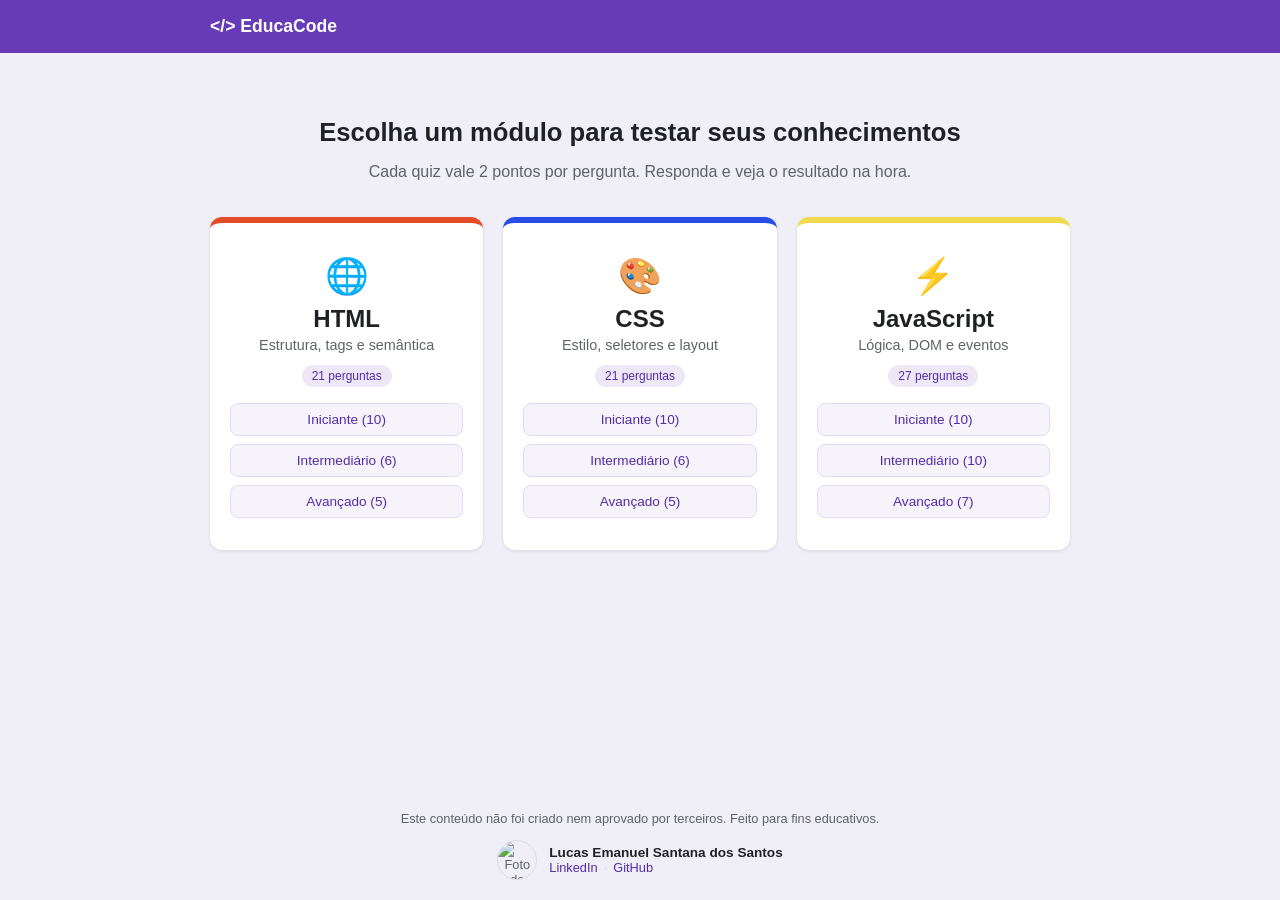
==== index.html @ 79001f40 "first commit" ====
<!DOCTYPE html>
<html lang="pt-BR">
<head>
<meta charset="UTF-8">
<meta name="viewport" content="width=device-width, initial-scale=1.0">
<title>EducaCode - Quiz de Programação</title>
<link rel="stylesheet" href="css/style.css">
</head>
<body>
  <div class="app">
    <header class="topbar">
      <div class="topbar-inner">
        <span class="logo">&lt;/&gt; EducaCode</span>
      </div>
    </header>

    <main class="home">
      <h1>Escolha um módulo para testar seus conhecimentos</h1>
      <p class="subtitle">Cada quiz vale 2 pontos por pergunta. Responda e veja o resultado na hora.</p>

      <div class="modules">
        <div class="module-card html">
          <div class="module-icon">🌐</div>
          <h2>HTML</h2>
          <p>Estrutura, tags e semântica</p>
          <span class="module-count" data-modulo="html"></span>
          <div class="level-links" data-modulo-links="html"></div>
        </div>

        <div class="module-card css">
          <div class="module-icon">🎨</div>
          <h2>CSS</h2>
          <p>Estilo, seletores e layout</p>
          <span class="module-count" data-modulo="css"></span>
          <div class="level-links" data-modulo-links="css"></div>
        </div>

        <div class="module-card js">
          <div class="module-icon">⚡</div>
          <h2>JavaScript</h2>
          <p>Lógica, DOM e eventos</p>
          <span class="module-count" data-modulo="js"></span>
          <div class="level-links" data-modulo-links="js"></div>
        </div>
      </div>
    </main>

    <footer class="footer">
      <p>Este conteúdo não foi criado nem aprovado por terceiros. Feito para fins educativos.</p>
      <div class="author">
        <img class="author-photo" src="https://github.com/lucasinmanuel.png" alt="Foto de Lucas Emanuel Santana dos Santos">
        <div class="author-info">
          <span class="author-name">Lucas Emanuel Santana dos Santos</span>
          <div class="author-links">
            <a href="https://www.linkedin.com/in/lucasinmanuel/" target="_blank" rel="noopener noreferrer">LinkedIn</a>
            <span class="author-sep">&middot;</span>
            <a href="https://github.com/lucasinmanuel" target="_blank" rel="noopener noreferrer">GitHub</a>
          </div>
        </div>
      </div>
    </footer>
  </div>

  <script src="js/questions-html.js"></script>
  <script src="js/questions-css.js"></script>
  <script src="js/questions-js.js"></script>
  <script>
    const LEVELS = [
      { key: 'iniciante', label: 'Iniciante' },
      { key: 'intermediario', label: 'Intermediário' },
      { key: 'avancado', label: 'Avançado' }
    ];
    const BANKS = { html: window.QUESTIONS_HTML, css: window.QUESTIONS_CSS, js: window.QUESTIONS_JS };

    document.querySelectorAll('.module-count').forEach(el => {
      const bank = BANKS[el.dataset.modulo] || [];
      el.textContent = bank.length + ' perguntas';
    });

    document.querySelectorAll('.level-links').forEach(el => {
      const mod = el.dataset.moduloLinks;
      const bank = BANKS[mod] || [];
      LEVELS.forEach(level => {
        const count = bank.filter(q => (q.level || 'iniciante') === level.key).length;
        const link = document.createElement('a');
        link.className = 'level-link' + (count === 0 ? ' disabled' : '');
        link.href = `quiz.html?modulo=${mod}&nivel=${level.key}`;
        link.textContent = `${level.label} (${count})`;
        el.appendChild(link);
      });
    });
  </script>
</body>
</html>
---- css/style.css ----
:root {
  --purple: #673ab7;
  --purple-dark: #512da8;
  --green-bg: #e6f4ea;
  --green-text: #1e7e34;
  --green-border: #34a853;
  --red-bg: #fce8e6;
  --red-text: #c5221f;
  --red-border: #ea4335;
  --gray-text: #5f6368;
  --gray-border: #dadce0;
  --page-bg: #f0eef7;
  --card-bg: #ffffff;
}

* { box-sizing: border-box; }

body {
  margin: 0;
  font-family: "Segoe UI", Roboto, Arial, sans-serif;
  background: var(--page-bg);
  color: #202124;
}

.app { min-height: 100vh; display: flex; flex-direction: column; }

.topbar {
  background: var(--purple);
  color: #fff;
}

.topbar-inner {
  max-width: 900px;
  margin: 0 auto;
  padding: 16px 20px;
  display: flex;
  align-items: center;
  justify-content: space-between;
}

.logo {
  font-weight: 700;
  font-size: 1.1rem;
  color: #fff;
  text-decoration: none;
}

.score-pill {
  background: rgba(255, 255, 255, 0.15);
  padding: 6px 14px;
  border-radius: 20px;
  font-size: 0.85rem;
}

/* Home */
.home {
  flex: 1;
  max-width: 900px;
  width: 100%;
  margin: 0 auto;
  padding: 48px 20px;
  text-align: center;
}

.home h1 { font-size: 1.6rem; margin-bottom: 8px; }
.subtitle { color: var(--gray-text); margin-bottom: 36px; }

.modules {
  display: grid;
  grid-template-columns: repeat(auto-fit, minmax(220px, 1fr));
  gap: 20px;
}

.module-card {
  background: var(--card-bg);
  border-radius: 12px;
  padding: 32px 20px;
  text-decoration: none;
  color: #202124;
  box-shadow: 0 1px 3px rgba(60, 64, 67, 0.15);
  border-top: 6px solid var(--gray-border);
  transition: transform 0.15s ease, box-shadow 0.15s ease;
}

.module-card:hover {
  transform: translateY(-4px);
  box-shadow: 0 6px 16px rgba(60, 64, 67, 0.2);
}

.module-card.html { border-top-color: #e34c26; }
.module-card.css { border-top-color: #264de4; }
.module-card.js { border-top-color: #f0db4f; }

.module-icon { font-size: 2.2rem; margin-bottom: 8px; }
.module-card h2 { margin: 4px 0; }
.module-card p { color: var(--gray-text); margin: 0 0 12px; font-size: 0.9rem; }
.module-count {
  display: inline-block;
  font-size: 0.75rem;
  color: var(--purple-dark);
  background: #ede7f6;
  padding: 4px 10px;
  border-radius: 20px;
}

.level-links {
  display: flex;
  flex-direction: column;
  gap: 8px;
  margin-top: 16px;
}

.level-link {
  display: block;
  font-size: 0.85rem;
  text-decoration: none;
  color: var(--purple-dark);
  background: #f6f3fb;
  border: 1px solid #e3daf5;
  padding: 8px 10px;
  border-radius: 8px;
  transition: background 0.15s ease;
}

.level-link:hover { background: #ede7f6; }

.level-link.disabled {
  color: var(--gray-text);
  background: #f1f1f1;
  border-color: var(--gray-border);
  pointer-events: none;
}

/* Level tabs on quiz page */
.level-tabs {
  display: flex;
  gap: 8px;
  flex-wrap: wrap;
  margin-bottom: 20px;
}

.level-tab {
  font-size: 0.85rem;
  text-decoration: none;
  color: var(--purple-dark);
  background: #fff;
  border: 1px solid #e3daf5;
  padding: 8px 14px;
  border-radius: 20px;
}

.level-tab:hover { background: #f6f3fb; }

.level-tab.active {
  background: var(--purple);
  color: #fff;
  border-color: var(--purple);
}

.level-tab.disabled {
  pointer-events: none;
  opacity: 0.5;
}

.empty-state {
  text-align: center;
  color: var(--gray-text);
  padding: 40px 0;
}

/* Quiz */
.quiz-main {
  flex: 1;
  max-width: 700px;
  width: 100%;
  margin: 0 auto;
  padding: 24px 16px 60px;
}

.quiz-title {
  color: var(--purple-dark);
  font-size: 1.3rem;
  margin: 8px 0 20px;
}

.question-list { display: flex; flex-direction: column; gap: 16px; }

.q-card {
  background: var(--card-bg);
  border-radius: 12px;
  padding: 20px;
  box-shadow: 0 1px 3px rgba(60, 64, 67, 0.15);
}

.q-header {
  display: flex;
  align-items: flex-start;
  gap: 10px;
  margin-bottom: 18px;
}

.q-icon {
  font-weight: bold;
  width: 20px;
  flex-shrink: 0;
  margin-top: 2px;
}

.q-icon.correct { color: var(--green-border); }
.q-icon.incorrect { color: var(--red-border); }

.q-text { flex: 1; margin: 0; font-size: 1.02rem; line-height: 1.4; }

.q-badge {
  flex-shrink: 0;
  font-size: 0.85rem;
  color: var(--gray-text);
}

.card-correct .q-badge { color: var(--green-text); }
.card-incorrect .q-badge { color: var(--red-text); }

.options { display: flex; flex-direction: column; gap: 2px; }

.option {
  display: flex;
  align-items: center;
  gap: 12px;
  padding: 10px 12px;
  border-radius: 6px;
  cursor: pointer;
  position: relative;
}

.option:hover { background: #f8f7fb; }

.option input[type="radio"] {
  position: absolute;
  opacity: 0;
  width: 0;
  height: 0;
}

.radio-circle {
  width: 18px;
  height: 18px;
  border-radius: 50%;
  border: 2px solid #80868b;
  flex-shrink: 0;
  position: relative;
}

.option input:checked + .radio-circle { border-color: var(--purple); }
.option input:checked + .radio-circle::after {
  content: "";
  position: absolute;
  top: 3px;
  left: 3px;
  width: 8px;
  height: 8px;
  border-radius: 50%;
  background: #202124;
}

.option-text { flex: 1; font-size: 0.95rem; }

.mark { font-weight: bold; width: 18px; text-align: center; }

.option.correct {
  background: var(--green-bg);
}
.option.correct .mark { color: var(--green-text); }

.option.incorrect {
  background: var(--red-bg);
}
.option.incorrect .mark { color: var(--red-text); }

input:disabled ~ .option-text,
.option input:disabled + .radio-circle {
  opacity: 1;
}

.correct-answer {
  margin-top: 14px;
  padding-top: 14px;
  border-top: 1px solid var(--gray-border);
}

.correct-answer.hidden { display: none; }

.correct-label {
  font-size: 0.85rem;
  color: var(--gray-text);
  margin: 0 0 8px;
}

.correct-option {
  cursor: default;
  background: transparent;
}
.correct-option input:checked + .radio-circle {
  border-color: #202124;
}

/* Code question */
.code-wrap { margin-top: 4px; }

.code-input {
  width: 100%;
  min-height: 90px;
  font-family: "Consolas", "Courier New", monospace;
  font-size: 0.9rem;
  padding: 12px;
  border-radius: 8px;
  border: 1px solid var(--gray-border);
  resize: vertical;
  background: #fafafa;
  color: #202124;
}

.code-input:focus {
  outline: none;
  border-color: var(--purple);
}

.code-input:disabled {
  background: #f5f5f5;
  color: #444;
}

.code-actions {
  display: flex;
  align-items: center;
  justify-content: flex-end;
  gap: 12px;
  margin-top: 10px;
}

.btn-sm { padding: 8px 16px; font-size: 0.85rem; }

.code-feedback { font-size: 0.85rem; }
.code-feedback.ok { color: var(--green-text); }
.code-feedback.bad { color: var(--red-text); }
.code-feedback.warn { color: #b45309; }

.code-wrap.code-correct .code-input {
  border-color: var(--green-border);
  background: var(--green-bg);
}

.code-wrap.code-incorrect .code-input {
  border-color: var(--red-border);
  background: var(--red-bg);
}

.solution-code {
  font-family: "Consolas", "Courier New", monospace;
  font-size: 0.85rem;
  background: #f6f3fb;
  padding: 10px 12px;
  border-radius: 8px;
  white-space: pre-wrap;
  word-break: break-word;
  margin: 0;
}

/* Result banner */
.result-banner {
  margin-top: 24px;
  background: var(--card-bg);
  border-radius: 12px;
  padding: 24px;
  text-align: center;
  box-shadow: 0 1px 3px rgba(60, 64, 67, 0.15);
}

.result-banner.hidden { display: none; }

.result-banner p { font-size: 1.05rem; margin: 0 0 16px; }

.result-actions {
  display: flex;
  gap: 12px;
  justify-content: center;
  flex-wrap: wrap;
}

.btn {
  padding: 10px 20px;
  border-radius: 8px;
  border: none;
  font-size: 0.95rem;
  cursor: pointer;
  text-decoration: none;
  display: inline-block;
}

.btn-primary {
  background: var(--purple);
  color: #fff;
}
.btn-primary:hover { background: var(--purple-dark); }

.btn-secondary {
  background: #fff;
  color: var(--purple);
  border: 1px solid var(--purple);
}
.btn-secondary:hover { background: #f3edfb; }

.footer {
  text-align: center;
  color: var(--gray-text);
  font-size: 0.8rem;
  padding: 20px;
}

.author {
  display: flex;
  align-items: center;
  justify-content: center;
  gap: 12px;
  margin-top: 14px;
}

.author-photo {
  width: 40px;
  height: 40px;
  border-radius: 50%;
  object-fit: cover;
  border: 1px solid var(--gray-border);
}

.author-info {
  display: flex;
  flex-direction: column;
  align-items: flex-start;
  text-align: left;
}

.author-name {
  font-size: 0.85rem;
  color: #202124;
  font-weight: 600;
}

.author-links {
  display: flex;
  align-items: center;
  gap: 6px;
  font-size: 0.8rem;
}

.author-links a {
  color: var(--purple-dark);
  text-decoration: none;
}

.author-links a:hover { text-decoration: underline; }

.author-sep { color: var(--gray-border); }

@media (max-width: 480px) {
  .q-header { flex-wrap: wrap; }
}
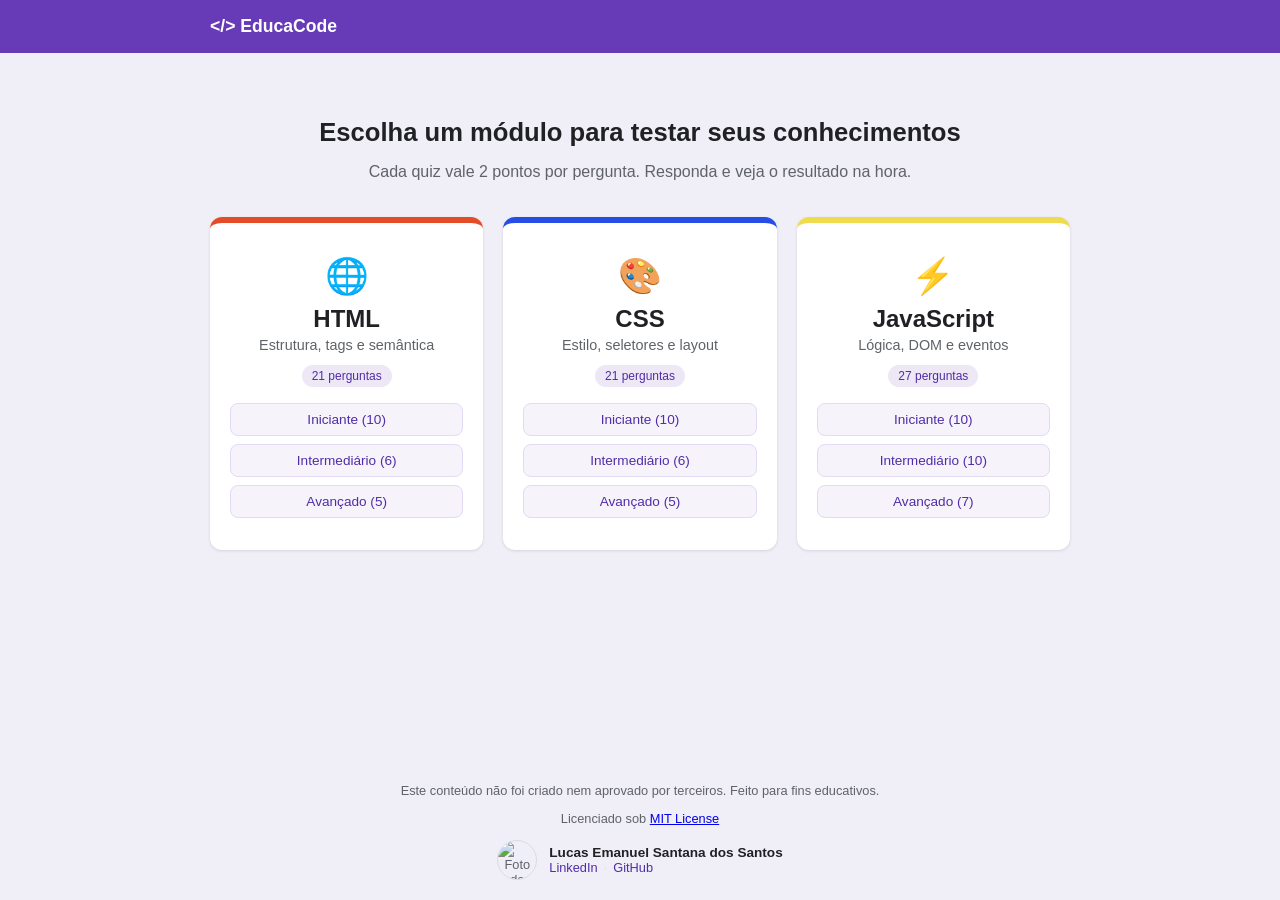
==== commit cfdf0d30: "first commit" ====
--- a/index.html
+++ b/index.html
@@ -47,6 +47,7 @@
 
     <footer class="footer">
       <p>Este conteúdo não foi criado nem aprovado por terceiros. Feito para fins educativos.</p>
+      <p class="license-note">Licenciado sob <a href="LICENSE" target="_blank" rel="noopener noreferrer">MIT License</a></p>
       <div class="author">
         <img class="author-photo" src="https://github.com/lucasinmanuel.png" alt="Foto de Lucas Emanuel Santana dos Santos">
         <div class="author-info">
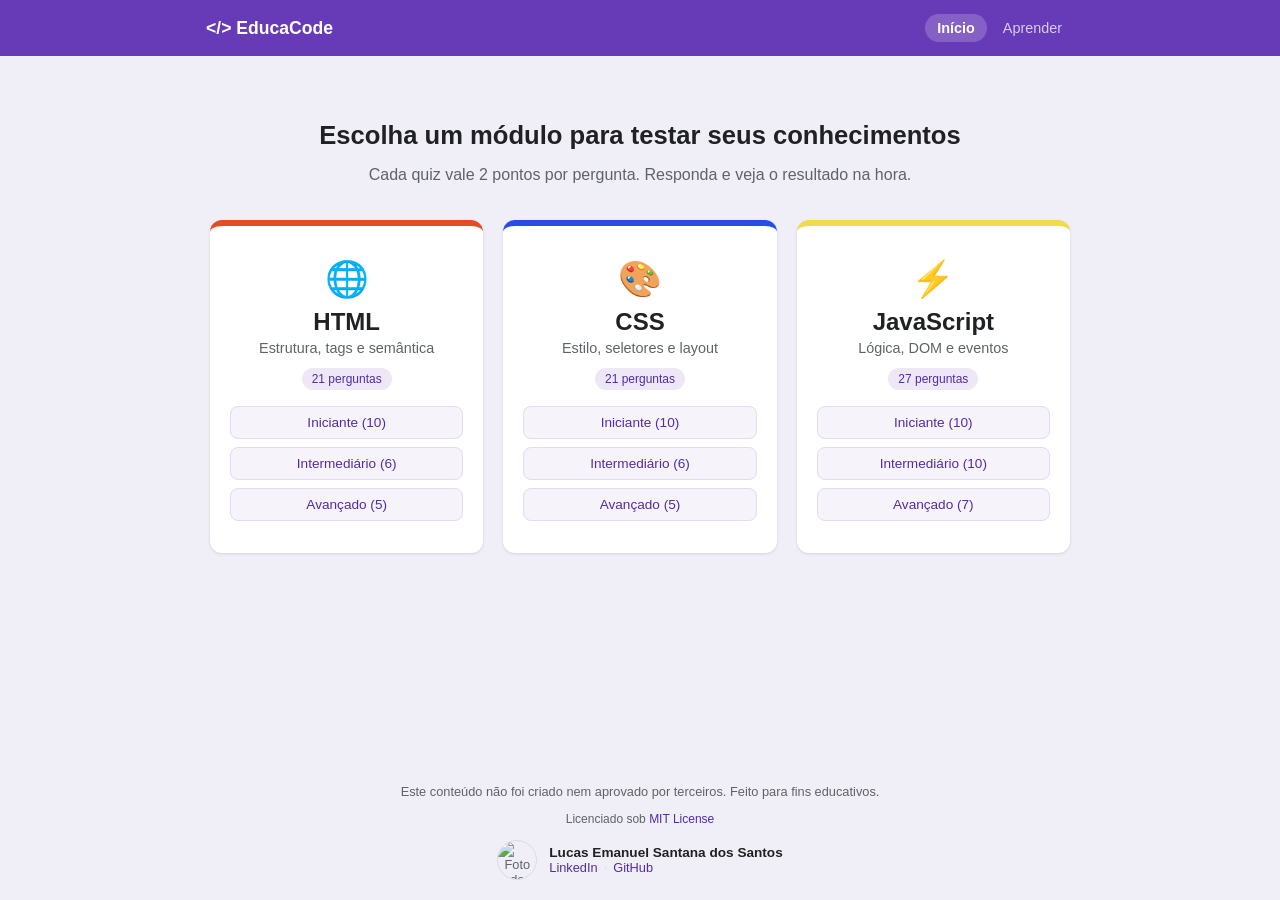
==== commit ac1a9f8b: "feat: adiciona aba Aprender com glossario visual e exemplos de codigo Nova secao didatica com 9 term" ====
--- a/index.html
+++ b/index.html
@@ -11,6 +11,10 @@
     <header class="topbar">
       <div class="topbar-inner">
         <span class="logo">&lt;/&gt; EducaCode</span>
+        <nav class="site-nav">
+          <a href="index.html" class="active">Início</a>
+          <a href="aprender.html">Aprender</a>
+        </nav>
       </div>
     </header>
 
--- a/css/style.css
+++ b/css/style.css
@@ -1,6 +1,7 @@
 :root {
   --purple: #673ab7;
   --purple-dark: #512da8;
+  --purple-soft: #ede7f6;
   --green-bg: #e6f4ea;
   --green-text: #1e7e34;
   --green-border: #34a853;
@@ -32,10 +33,12 @@
 .topbar-inner {
   max-width: 900px;
   margin: 0 auto;
-  padding: 16px 20px;
+  padding: 14px 16px;
   display: flex;
   align-items: center;
   justify-content: space-between;
+  flex-wrap: wrap;
+  gap: 8px;
 }
 
 .logo {
@@ -43,6 +46,27 @@
   font-size: 1.1rem;
   color: #fff;
   text-decoration: none;
+}
+
+.site-nav {
+  display: flex;
+  gap: 4px;
+}
+
+.site-nav a {
+  color: rgba(255, 255, 255, 0.75);
+  text-decoration: none;
+  font-size: 0.9rem;
+  padding: 6px 12px;
+  border-radius: 20px;
+}
+
+.site-nav a:hover { color: #fff; background: rgba(255, 255, 255, 0.1); }
+
+.site-nav a.active {
+  color: #fff;
+  background: rgba(255, 255, 255, 0.2);
+  font-weight: 600;
 }
 
 .score-pill {
@@ -166,6 +190,384 @@
   text-align: center;
   color: var(--gray-text);
   padding: 40px 0;
+}
+
+/* Aprender */
+.learn-main {
+  flex: 1;
+  max-width: 860px;
+  width: 100%;
+  margin: 0 auto;
+  padding: 40px 20px 60px;
+  text-align: center;
+}
+
+.learn-title { font-size: 1.6rem; margin-bottom: 8px; color: var(--purple-dark); }
+
+.learn-grid {
+  display: flex;
+  flex-direction: column;
+  gap: 24px;
+  margin-top: 32px;
+  text-align: left;
+}
+
+.term-card {
+  background: var(--card-bg);
+  border-radius: 12px;
+  box-shadow: 0 1px 3px rgba(60, 64, 67, 0.15);
+  padding: 24px 20px 20px;
+}
+
+/* Resumo / índice */
+.summary {
+  background: var(--card-bg);
+  border-radius: 12px;
+  box-shadow: 0 1px 3px rgba(60, 64, 67, 0.15);
+  padding: 20px;
+  margin-top: 28px;
+  text-align: left;
+}
+
+.summary-title {
+  font-size: 0.8rem;
+  text-transform: uppercase;
+  letter-spacing: 0.06em;
+  color: var(--gray-text);
+  margin: 0 0 12px;
+  font-weight: 700;
+}
+
+.summary-list {
+  list-style: none;
+  margin: 0;
+  padding: 0;
+  display: grid;
+  grid-template-columns: repeat(auto-fit, minmax(210px, 1fr));
+  gap: 6px;
+  counter-reset: none;
+}
+
+.summary-link {
+  display: flex;
+  align-items: center;
+  gap: 10px;
+  padding: 8px 10px;
+  border-radius: 8px;
+  text-decoration: none;
+  color: #202124;
+  font-size: 0.92rem;
+  transition: background 0.15s ease;
+}
+
+.summary-link:hover { background: var(--purple-soft); }
+
+.summary-num {
+  width: 22px;
+  height: 22px;
+  border-radius: 50%;
+  background: var(--purple-soft);
+  color: var(--purple-dark);
+  font-size: 0.75rem;
+  font-weight: 700;
+  display: grid;
+  place-items: center;
+  flex-shrink: 0;
+}
+
+.summary-icon { font-size: 1rem; }
+.summary-text { flex: 1; }
+
+html { scroll-behavior: smooth; }
+.term-card { scroll-margin-top: 20px; }
+
+.term-header {
+  display: flex;
+  align-items: flex-start;
+  gap: 14px;
+  margin-bottom: 8px;
+}
+
+.example-btn {
+  flex-shrink: 0;
+  background: var(--purple);
+  color: #fff;
+  border: none;
+  border-radius: 8px;
+  padding: 8px 14px;
+  font-size: 0.82rem;
+  font-family: inherit;
+  cursor: pointer;
+  white-space: nowrap;
+  transition: background 0.15s ease;
+}
+
+.example-btn:hover { background: var(--purple-dark); }
+
+.term-icon { font-size: 1.9rem; flex-shrink: 0; line-height: 1.2; }
+
+.term-info { flex: 1; }
+
+.term-name {
+  font-size: 1.15rem;
+  font-weight: 700;
+  margin: 0 0 2px;
+  color: var(--purple-dark);
+}
+
+.term-short { font-size: 0.95rem; color: var(--gray-text); margin: 0; }
+
+.term-figure { margin: 0; }
+
+.diagram-box {
+  overflow-x: auto;
+  padding: 8px 0 0;
+}
+
+.diagram-box svg {
+  display: block;
+  margin: 0 auto;
+  width: 100%;
+  min-width: 480px;
+  height: auto;
+  color: #202124;
+}
+
+.diagram-box svg text { fill: currentColor; }
+.diagram-box svg text.s2 { fill: var(--gray-text); }
+
+/* Editor simulado (VS Code) */
+body.modal-open { overflow: hidden; }
+
+.editor-modal {
+  position: fixed;
+  inset: 0;
+  z-index: 100;
+  display: flex;
+  align-items: center;
+  justify-content: center;
+  padding: 20px;
+}
+
+.editor-modal.hidden { display: none; }
+
+.editor-backdrop {
+  position: absolute;
+  inset: 0;
+  background: rgba(20, 20, 30, 0.6);
+}
+
+.editor-window {
+  position: relative;
+  width: 100%;
+  max-width: 900px;
+  height: min(76vh, 620px);
+  display: flex;
+  flex-direction: column;
+  background: #1e1e1e;
+  border-radius: 12px;
+  overflow: hidden;
+  box-shadow: 0 20px 60px rgba(0, 0, 0, 0.45);
+  font-family: "Consolas", "Courier New", monospace;
+}
+
+.editor-titlebar {
+  display: flex;
+  align-items: center;
+  gap: 12px;
+  background: #323233;
+  padding: 10px 14px;
+  flex-shrink: 0;
+}
+
+.window-dots { display: flex; gap: 7px; }
+.window-dots .dot { width: 12px; height: 12px; border-radius: 50%; display: block; }
+.window-dots .red { background: #ff5f57; }
+.window-dots .yellow { background: #febc2e; }
+.window-dots .green { background: #28c840; }
+
+.editor-title {
+  flex: 1;
+  text-align: center;
+  color: #ccc;
+  font-size: 0.82rem;
+  font-family: "Segoe UI", Roboto, Arial, sans-serif;
+}
+
+.editor-close {
+  background: none;
+  border: none;
+  color: #ccc;
+  font-size: 1rem;
+  cursor: pointer;
+  padding: 0 4px;
+  line-height: 1;
+}
+
+.editor-close:hover { color: #fff; }
+
+.lang-tabs {
+  display: flex;
+  gap: 2px;
+  background: #252526;
+  padding: 8px 12px 0;
+  border-bottom: 1px solid #333;
+  flex-shrink: 0;
+  overflow-x: auto;
+}
+
+.lang-tab {
+  background: none;
+  border: none;
+  border-bottom: 2px solid transparent;
+  color: #9aa0a6;
+  font-family: "Segoe UI", Roboto, Arial, sans-serif;
+  font-size: 0.85rem;
+  padding: 8px 16px;
+  cursor: pointer;
+  white-space: nowrap;
+}
+
+.lang-tab:hover { color: #ddd; }
+
+.lang-tab.active {
+  color: #fff;
+  border-bottom-color: #a78bfa;
+  font-weight: 600;
+}
+
+.editor-body {
+  flex: 1;
+  display: flex;
+  min-height: 0;
+}
+
+.editor-sidebar {
+  width: 190px;
+  flex-shrink: 0;
+  background: #252526;
+  border-right: 1px solid #333;
+  padding: 12px 0;
+  overflow-y: auto;
+}
+
+.sidebar-title {
+  font-size: 0.7rem;
+  text-transform: uppercase;
+  letter-spacing: 0.08em;
+  color: #8a8a8a;
+  margin: 0 0 8px;
+  padding: 0 14px;
+  font-family: "Segoe UI", Roboto, Arial, sans-serif;
+}
+
+.file-list { list-style: none; margin: 0; padding: 0; }
+
+.file-item {
+  width: 100%;
+  display: flex;
+  align-items: center;
+  gap: 8px;
+  background: none;
+  border: none;
+  color: #ccc;
+  font-family: "Segoe UI", Roboto, Arial, sans-serif;
+  font-size: 0.82rem;
+  padding: 6px 14px;
+  cursor: pointer;
+  text-align: left;
+}
+
+.file-item:hover { background: #2a2d2e; }
+.file-item.active { background: #37373d; color: #fff; }
+
+.file-dot {
+  width: 7px;
+  height: 7px;
+  border-radius: 2px;
+  background: #a78bfa;
+  flex-shrink: 0;
+}
+
+.editor-pane {
+  flex: 1;
+  display: flex;
+  flex-direction: column;
+  min-width: 0;
+}
+
+.editor-tabs {
+  display: flex;
+  background: #252526;
+  border-bottom: 1px solid #333;
+  overflow-x: auto;
+  flex-shrink: 0;
+}
+
+.editor-tab {
+  background: #2d2d2d;
+  border: none;
+  border-right: 1px solid #1e1e1e;
+  color: #969696;
+  font-family: "Segoe UI", Roboto, Arial, sans-serif;
+  font-size: 0.8rem;
+  padding: 9px 16px;
+  cursor: pointer;
+  white-space: nowrap;
+}
+
+.editor-tab.active {
+  background: #1e1e1e;
+  color: #fff;
+  border-top: 1px solid #a78bfa;
+}
+
+.code-area {
+  flex: 1;
+  overflow: auto;
+  padding: 14px 0;
+  font-size: 0.83rem;
+  line-height: 1.65;
+  background: #1e1e1e;
+}
+
+.code-line { display: flex; white-space: pre; }
+.code-line:hover { background: #2a2a2a; }
+
+.ln {
+  width: 44px;
+  flex-shrink: 0;
+  text-align: right;
+  padding-right: 16px;
+  color: #5a5a5a;
+  user-select: none;
+}
+
+.lc { color: #d4d4d4; padding-right: 20px; }
+
+.tok-keyword { color: #c586c0; }
+.tok-string { color: #ce9178; }
+.tok-comment { color: #6a9955; font-style: italic; }
+.tok-number { color: #b5cea8; }
+
+.editor-status {
+  display: flex;
+  justify-content: space-between;
+  background: #6b3fa0;
+  color: #fff;
+  font-family: "Segoe UI", Roboto, Arial, sans-serif;
+  font-size: 0.74rem;
+  padding: 5px 14px;
+  flex-shrink: 0;
+}
+
+.term-figure figcaption {
+  font-size: 0.85rem;
+  color: var(--gray-text);
+  text-align: center;
+  margin-top: 14px;
+  padding-top: 12px;
+  border-top: 1px solid var(--gray-border);
 }
 
 /* Quiz */
@@ -416,6 +818,18 @@
   padding: 20px;
 }
 
+.license-note {
+  font-size: 0.75rem;
+  margin: 4px 0 0;
+}
+
+.license-note a {
+  color: var(--purple-dark);
+  text-decoration: none;
+}
+
+.license-note a:hover { text-decoration: underline; }
+
 .author {
   display: flex;
   align-items: center;
@@ -464,3 +878,18 @@
 @media (max-width: 480px) {
   .q-header { flex-wrap: wrap; }
 }
+
+@media (max-width: 620px) {
+  .editor-modal { padding: 0; }
+
+  .editor-window {
+    height: 100%;
+    max-width: none;
+    border-radius: 0;
+  }
+
+  .editor-sidebar { display: none; }
+
+  .term-header { flex-wrap: wrap; }
+  .example-btn { width: 100%; margin-top: 4px; }
+}
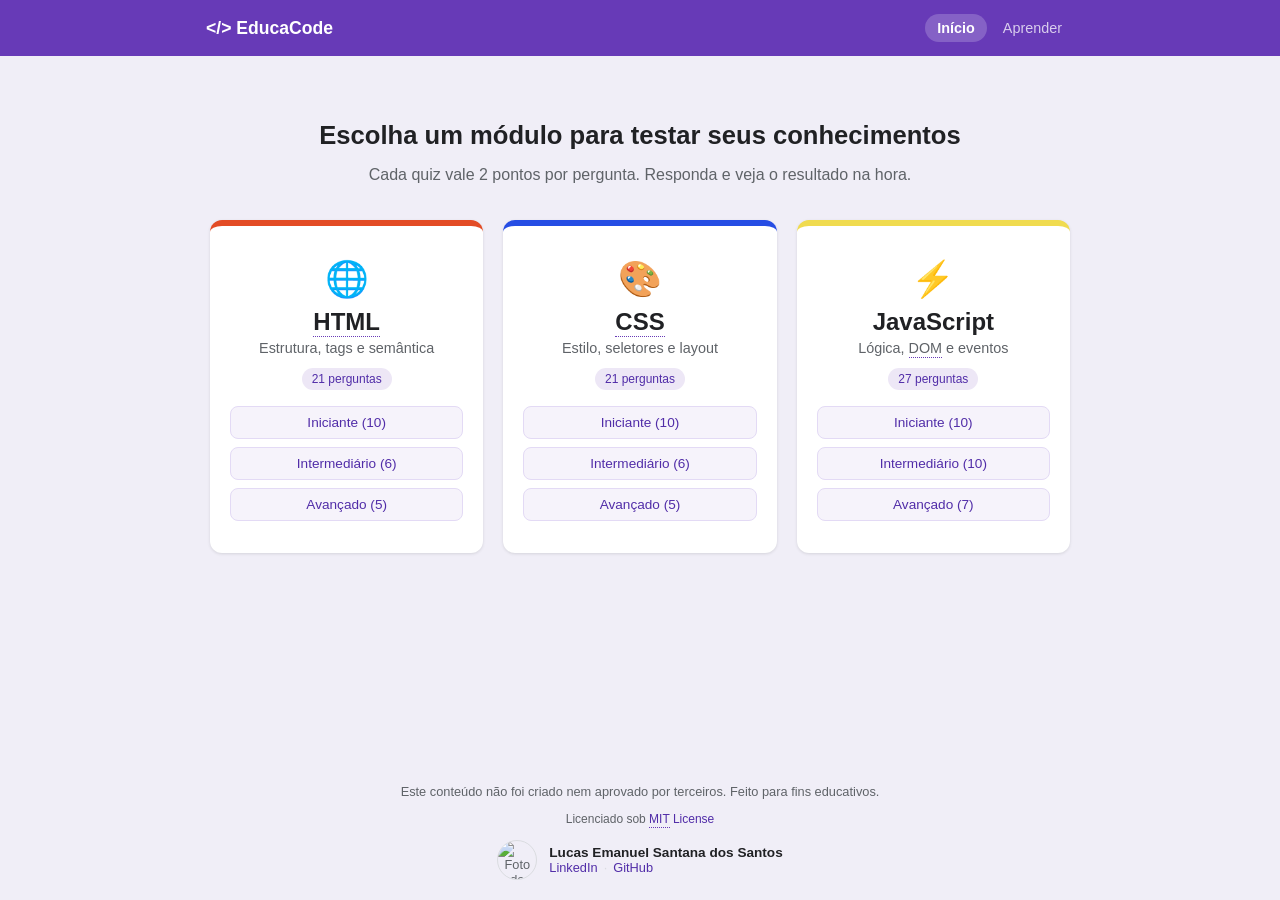
==== commit 9388cf94: "feat: tooltip de siglas + ajustes de alinhamento nos diagramas Passar o mouse (ou tocar) sobre uma s" ====
--- a/index.html
+++ b/index.html
@@ -66,6 +66,7 @@
     </footer>
   </div>
 
+  <script src="js/acronyms.js"></script>
   <script src="js/questions-html.js"></script>
   <script src="js/questions-css.js"></script>
   <script src="js/questions-js.js"></script>
--- a/css/style.css
+++ b/css/style.css
@@ -811,6 +811,89 @@
 }
 .btn-secondary:hover { background: #f3edfb; }
 
+/* Siglas com tooltip */
+.acronym {
+  text-decoration: none;
+  border-bottom: 1px dotted var(--purple);
+  cursor: help;
+  padding-bottom: 1px;
+}
+
+.acronym:hover,
+.acronym:focus-visible {
+  background: var(--purple-soft);
+  border-radius: 3px;
+  outline: none;
+}
+
+.acronym:focus-visible {
+  outline: 2px solid var(--purple);
+  outline-offset: 2px;
+}
+
+.acronym-tip {
+  position: fixed;
+  z-index: 200;
+  max-width: 290px;
+  background: #23252b;
+  color: #fff;
+  border-radius: 10px;
+  padding: 12px 14px;
+  font-size: 0.82rem;
+  line-height: 1.45;
+  box-shadow: 0 8px 24px rgba(0, 0, 0, 0.28);
+  opacity: 0;
+  visibility: hidden;
+  transform: translateY(4px);
+  transition: opacity 0.14s ease, transform 0.14s ease;
+  pointer-events: none;
+  text-align: left;
+}
+
+.acronym-tip.visible {
+  opacity: 1;
+  visibility: visible;
+  transform: translateY(0);
+}
+
+.acronym-tip::after {
+  content: "";
+  position: absolute;
+  left: 50%;
+  margin-left: -6px;
+  border: 6px solid transparent;
+  border-top-color: #23252b;
+  bottom: -12px;
+}
+
+.acronym-tip.below::after {
+  bottom: auto;
+  top: -12px;
+  border-top-color: transparent;
+  border-bottom-color: #23252b;
+}
+
+.tip-sigla {
+  display: block;
+  font-weight: 700;
+  color: #c4a7f7;
+  font-size: 0.78rem;
+  letter-spacing: 0.04em;
+}
+
+.tip-full {
+  display: block;
+  font-weight: 600;
+  margin-top: 2px;
+}
+
+.tip-pt {
+  display: block;
+  margin-top: 6px;
+  color: #b9bec9;
+  font-size: 0.78rem;
+}
+
 .footer {
   text-align: center;
   color: var(--gray-text);
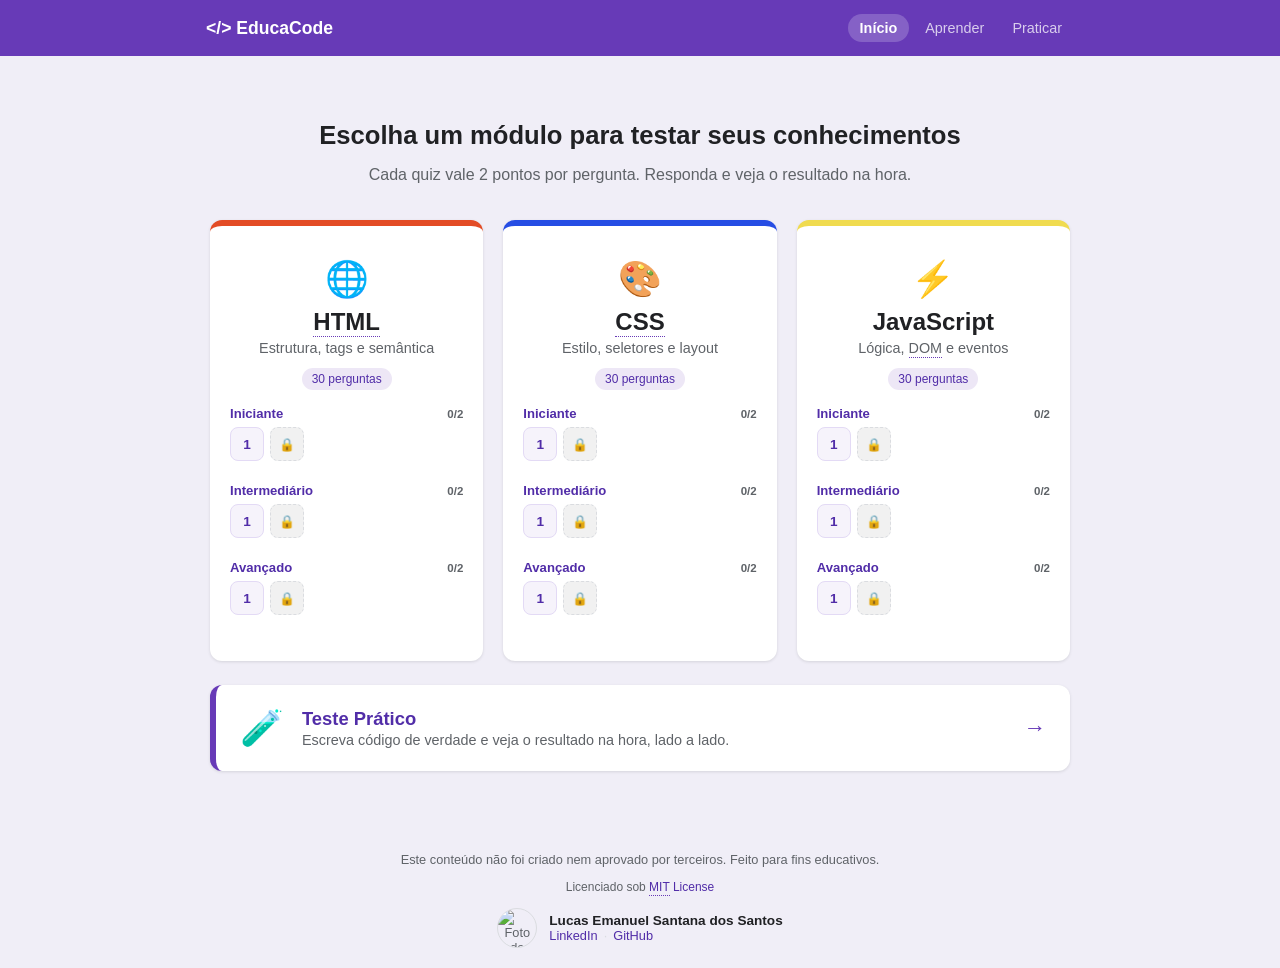
==== commit 92af3dd0: "feat: fases com bloqueio progressivo e aba de Teste Pratico Fases: - Cada nivel foi dividido em 2 fa" ====
--- a/index.html
+++ b/index.html
@@ -14,6 +14,7 @@
         <nav class="site-nav">
           <a href="index.html" class="active">Início</a>
           <a href="aprender.html">Aprender</a>
+          <a href="pratica.html">Praticar</a>
         </nav>
       </div>
     </header>
@@ -28,6 +29,7 @@
           <h2>HTML</h2>
           <p>Estrutura, tags e semântica</p>
           <span class="module-count" data-modulo="html"></span>
+          <p class="module-progress hidden" data-modulo-progress="html"></p>
           <div class="level-links" data-modulo-links="html"></div>
         </div>
 
@@ -36,6 +38,7 @@
           <h2>CSS</h2>
           <p>Estilo, seletores e layout</p>
           <span class="module-count" data-modulo="css"></span>
+          <p class="module-progress hidden" data-modulo-progress="css"></p>
           <div class="level-links" data-modulo-links="css"></div>
         </div>
 
@@ -44,8 +47,22 @@
           <h2>JavaScript</h2>
           <p>Lógica, DOM e eventos</p>
           <span class="module-count" data-modulo="js"></span>
+          <p class="module-progress hidden" data-modulo-progress="js"></p>
           <div class="level-links" data-modulo-links="js"></div>
         </div>
+      </div>
+
+      <a class="pratica-card" href="pratica.html">
+        <div class="pratica-icone">🧪</div>
+        <div class="pratica-texto">
+          <h2>Teste Prático</h2>
+          <p>Escreva código de verdade e veja o resultado na hora, lado a lado.</p>
+        </div>
+        <span class="pratica-seta" aria-hidden="true">→</span>
+      </a>
+
+      <div id="resetWrap" class="reset-wrap hidden">
+        <button type="button" id="resetBtn" class="reset-btn">Apagar meu progresso</button>
       </div>
     </main>
 
@@ -67,6 +84,8 @@
   </div>
 
   <script src="js/acronyms.js"></script>
+  <script src="js/progress.js"></script>
+  <script src="js/fases.js"></script>
   <script src="js/questions-html.js"></script>
   <script src="js/questions-css.js"></script>
   <script src="js/questions-js.js"></script>
@@ -78,23 +97,113 @@
     ];
     const BANKS = { html: window.QUESTIONS_HTML, css: window.QUESTIONS_CSS, js: window.QUESTIONS_JS };
 
+    // Quantas fases cada nível tem, por módulo.
+    function fasesPorNivel(mod) {
+      const bank = BANKS[mod] || [];
+      const r = {};
+      LEVELS.forEach(l => { r[l.key] = window.Fases.doNivel(bank, l.key).length; });
+      return r;
+    }
+
     document.querySelectorAll('.module-count').forEach(el => {
       const bank = BANKS[el.dataset.modulo] || [];
       el.textContent = bank.length + ' perguntas';
     });
 
+    document.querySelectorAll('.module-progress').forEach(el => {
+      if (!window.Progresso) return;
+      const mod = el.dataset.moduloProgress;
+      const r = window.Progresso.resumoModulo(mod, fasesPorNivel(mod));
+      if (r.iniciadas === 0) return;
+
+      el.textContent = `${r.concluidas} de ${r.total} fases concluídas`;
+      el.classList.remove('hidden');
+      if (r.concluidas === r.total) el.classList.add('complete');
+    });
+
     document.querySelectorAll('.level-links').forEach(el => {
       const mod = el.dataset.moduloLinks;
       const bank = BANKS[mod] || [];
+
       LEVELS.forEach(level => {
-        const count = bank.filter(q => (q.level || 'iniciante') === level.key).length;
-        const link = document.createElement('a');
-        link.className = 'level-link' + (count === 0 ? ' disabled' : '');
-        link.href = `quiz.html?modulo=${mod}&nivel=${level.key}`;
-        link.textContent = `${level.label} (${count})`;
-        el.appendChild(link);
+        const fases = window.Fases.doNivel(bank, level.key);
+        if (!fases.length) return;
+
+        const grupo = document.createElement('div');
+        grupo.className = 'nivel-grupo';
+
+        const cab = document.createElement('div');
+        cab.className = 'nivel-cabecalho';
+
+        const nome = document.createElement('span');
+        nome.className = 'nivel-nome';
+        nome.textContent = level.label;
+        cab.appendChild(nome);
+
+        if (window.Progresso) {
+          const r = window.Progresso.resumoNivel(mod, level.key, fases.length);
+          const cont = document.createElement('span');
+          cont.className = 'nivel-contador' + (r.concluidas === r.total ? ' done' : '');
+          cont.textContent = `${r.concluidas}/${r.total}`;
+          cab.appendChild(cont);
+        }
+
+        grupo.appendChild(cab);
+
+        // Uma "pastilha" por fase, com o número dentro.
+        const linha = document.createElement('div');
+        linha.className = 'fase-linha';
+
+        fases.forEach((perguntas, i) => {
+          const n = i + 1;
+          const liberada = !window.Progresso || window.Progresso.liberada(mod, level.key, n);
+
+          // Fase trancada vira <span>: sem link, sem foco de teclado.
+          const el = document.createElement(liberada ? 'a' : 'span');
+          el.className = 'fase-pill';
+
+          if (liberada) {
+            el.href = `quiz.html?modulo=${mod}&nivel=${level.key}&fase=${n}`;
+            el.textContent = n;
+            el.title = `${level.label} · Fase ${n} — ${perguntas.length} perguntas`;
+
+            const salvo = window.Progresso && window.Progresso.obter(mod, level.key, n);
+            if (salvo) {
+              const feito = salvo.total > 0 && salvo.melhor === salvo.total;
+              el.classList.add(feito ? 'done' : 'started');
+              el.title += feito ? ' (concluída)' : ` — melhor: ${salvo.melhor}/${salvo.total}`;
+            }
+          } else {
+            el.classList.add('locked');
+            el.textContent = '🔒';
+            el.title = `Fase ${n} trancada — conclua a fase ${n - 1} com nota máxima para liberar`;
+            el.setAttribute('aria-label', el.title);
+          }
+
+          linha.appendChild(el);
+        });
+
+        grupo.appendChild(linha);
+        el.appendChild(grupo);
       });
     });
+
+    // Botão de apagar progresso: só aparece se existe algo salvo.
+    const resetWrap = document.getElementById('resetWrap');
+    const temProgresso = window.Progresso && Object.keys(BANKS).some(mod => {
+      const f = fasesPorNivel(mod);
+      return Object.keys(f).some(nivel => window.Progresso.resumoNivel(mod, nivel, f[nivel]).iniciadas > 0);
+    });
+
+    if (temProgresso) {
+      resetWrap.classList.remove('hidden');
+      document.getElementById('resetBtn').addEventListener('click', () => {
+        if (confirm('Apagar todo o seu progresso salvo? Isso não pode ser desfeito.')) {
+          window.Progresso.limpar();
+          location.reload();
+        }
+      });
+    }
   </script>
 </body>
 </html>
--- a/css/style.css
+++ b/css/style.css
@@ -16,6 +16,19 @@
 
 * { box-sizing: border-box; }
 
+/* Visível apenas para leitores de tela. */
+.sr-only {
+  position: absolute;
+  width: 1px;
+  height: 1px;
+  padding: 0;
+  margin: -1px;
+  overflow: hidden;
+  clip: rect(0, 0, 0, 0);
+  white-space: nowrap;
+  border: 0;
+}
+
 body {
   margin: 0;
   font-family: "Segoe UI", Roboto, Arial, sans-serif;
@@ -147,6 +160,230 @@
 }
 
 .level-link:hover { background: #ede7f6; }
+
+/* Níveis com fases (home) */
+.nivel-grupo { margin-bottom: 14px; }
+
+.nivel-cabecalho {
+  display: flex;
+  align-items: center;
+  justify-content: space-between;
+  margin-bottom: 6px;
+}
+
+.nivel-nome {
+  font-size: 0.82rem;
+  font-weight: 700;
+  color: var(--purple-dark);
+}
+
+.nivel-contador {
+  font-size: 0.72rem;
+  font-weight: 700;
+  color: var(--gray-text);
+}
+
+.nivel-contador.done { color: var(--green-text); }
+
+.fase-linha {
+  display: flex;
+  gap: 6px;
+  flex-wrap: wrap;
+}
+
+.fase-pill {
+  width: 34px;
+  height: 34px;
+  display: grid;
+  place-items: center;
+  border-radius: 8px;
+  font-size: 0.85rem;
+  font-weight: 700;
+  text-decoration: none;
+  color: var(--purple-dark);
+  background: #f6f3fb;
+  border: 1px solid #e3daf5;
+  transition: background 0.15s ease, transform 0.15s ease;
+}
+
+.fase-pill:hover {
+  background: var(--purple-soft);
+  transform: translateY(-2px);
+}
+
+.fase-pill.started {
+  border-color: var(--purple);
+  border-style: dashed;
+}
+
+.fase-pill.done {
+  background: var(--green-bg);
+  border-color: var(--green-border);
+  color: var(--green-text);
+}
+
+/* Fase trancada: não é link, não reage ao mouse. */
+.fase-pill.locked,
+.fase-tab.locked {
+  background: #f1f1f1;
+  border-color: var(--gray-border);
+  border-style: dashed;
+  color: var(--gray-text);
+  cursor: not-allowed;
+  font-size: 0.8rem;
+  transform: none;
+}
+
+.fase-pill.locked:hover,
+.fase-tab.locked:hover {
+  background: #f1f1f1;
+  transform: none;
+}
+
+/* Abas de fase (quiz) */
+.fase-tabs {
+  display: flex;
+  align-items: center;
+  gap: 6px;
+  flex-wrap: wrap;
+  margin: -8px 0 20px;
+}
+
+.fase-rotulo {
+  font-size: 0.78rem;
+  color: var(--gray-text);
+  margin-right: 2px;
+}
+
+.fase-tab {
+  min-width: 30px;
+  height: 30px;
+  padding: 0 8px;
+  display: grid;
+  place-items: center;
+  border-radius: 8px;
+  font-size: 0.82rem;
+  font-weight: 700;
+  text-decoration: none;
+  color: var(--purple-dark);
+  background: #fff;
+  border: 1px solid #e3daf5;
+}
+
+.fase-tab:hover { background: #f6f3fb; }
+
+.fase-tab.active {
+  background: var(--purple);
+  color: #fff;
+  border-color: var(--purple);
+}
+
+.fase-tab.done:not(.active) {
+  background: var(--green-bg);
+  border-color: var(--green-border);
+  color: var(--green-text);
+}
+
+/* Card do Teste Prático (home) */
+.pratica-card {
+  display: flex;
+  align-items: center;
+  gap: 18px;
+  margin-top: 24px;
+  padding: 22px 24px;
+  background: var(--card-bg);
+  border-radius: 12px;
+  border-left: 6px solid var(--purple);
+  box-shadow: 0 1px 3px rgba(60, 64, 67, 0.15);
+  text-decoration: none;
+  color: #202124;
+  text-align: left;
+  transition: transform 0.15s ease, box-shadow 0.15s ease;
+}
+
+.pratica-card:hover {
+  transform: translateY(-3px);
+  box-shadow: 0 6px 16px rgba(60, 64, 67, 0.2);
+}
+
+.pratica-icone { font-size: 2.2rem; flex-shrink: 0; }
+.pratica-texto { flex: 1; }
+.pratica-texto h2 { margin: 0 0 2px; font-size: 1.15rem; color: var(--purple-dark); }
+.pratica-texto p { margin: 0; font-size: 0.9rem; color: var(--gray-text); }
+.pratica-seta { font-size: 1.4rem; color: var(--purple); flex-shrink: 0; }
+
+.btn.hidden { display: none; }
+
+/* Progresso do módulo */
+.module-progress {
+  font-size: 0.78rem;
+  color: var(--gray-text);
+  margin: 10px 0 0;
+  font-weight: 600;
+}
+
+.module-progress.complete { color: var(--green-text); }
+.module-progress.hidden { display: none; }
+
+/* Apagar progresso */
+.reset-wrap {
+  margin-top: 32px;
+}
+
+.reset-wrap.hidden { display: none; }
+
+.reset-btn {
+  background: none;
+  border: 1px solid var(--gray-border);
+  color: var(--gray-text);
+  font-family: inherit;
+  font-size: 0.8rem;
+  padding: 8px 16px;
+  border-radius: 8px;
+  cursor: pointer;
+}
+
+.reset-btn:hover {
+  border-color: var(--red-border);
+  color: var(--red-text);
+  background: var(--red-bg);
+}
+
+/* Recorde no topo do quiz e no resultado */
+.quiz-heading {
+  display: flex;
+  align-items: center;
+  gap: 12px;
+  flex-wrap: wrap;
+}
+
+.best-badge {
+  font-size: 0.78rem;
+  font-weight: 700;
+  color: var(--gray-text);
+  background: #fff;
+  border: 1px solid var(--gray-border);
+  padding: 4px 12px;
+  border-radius: 20px;
+  white-space: nowrap;
+}
+
+.best-badge.done {
+  color: var(--green-text);
+  background: var(--green-bg);
+  border-color: var(--green-border);
+}
+
+.best-badge.hidden { display: none; }
+
+/* Mais específico que ".result-banner p", para não precisar de !important. */
+.result-banner .best-text {
+  font-size: 0.9rem;
+  color: var(--gray-text);
+  margin: -8px 0 16px;
+}
+
+.result-banner .best-text.hidden { display: none; }
 
 .level-link.disabled {
   color: var(--gray-text);
@@ -336,6 +573,211 @@
 .diagram-box svg text { fill: currentColor; }
 .diagram-box svg text.s2 { fill: var(--gray-text); }
 
+/* ================= Teste Prático ================= */
+.pratica-app { min-height: 100vh; }
+
+.pratica-bar {
+  display: flex;
+  align-items: center;
+  gap: 10px;
+  flex-wrap: wrap;
+  max-width: 1280px;
+  width: 100%;
+  margin: 0 auto;
+  padding: 16px 20px 10px;
+}
+
+.desafio-label {
+  font-size: 0.8rem;
+  font-weight: 700;
+  color: var(--gray-text);
+  text-transform: uppercase;
+  letter-spacing: 0.05em;
+}
+
+.desafio-select {
+  flex: 1;
+  min-width: 200px;
+  max-width: 420px;
+  font-family: inherit;
+  font-size: 0.9rem;
+  padding: 8px 12px;
+  border-radius: 8px;
+  border: 1px solid var(--gray-border);
+  background: #fff;
+  color: #202124;
+}
+
+.desafio-select:focus-visible {
+  outline: 2px solid var(--purple);
+  outline-offset: 2px;
+}
+
+.ghost-btn {
+  background: none;
+  border: 1px solid var(--gray-border);
+  color: var(--gray-text);
+  font-family: inherit;
+  font-size: 0.82rem;
+  padding: 8px 14px;
+  border-radius: 8px;
+  cursor: pointer;
+}
+
+.ghost-btn:hover { border-color: var(--purple); color: var(--purple-dark); }
+
+.desafio-info {
+  max-width: 1280px;
+  width: 100%;
+  margin: 0 auto;
+  padding: 0 20px 12px;
+}
+
+.desafio-objetivo {
+  margin: 0;
+  font-size: 0.95rem;
+  line-height: 1.5;
+  background: var(--purple-soft);
+  border-left: 4px solid var(--purple);
+  border-radius: 0 8px 8px 0;
+  padding: 12px 14px;
+}
+
+.desafio-dicas {
+  margin-top: 8px;
+  font-size: 0.87rem;
+  color: var(--gray-text);
+}
+
+.desafio-dicas summary {
+  cursor: pointer;
+  color: var(--purple-dark);
+  font-weight: 600;
+}
+
+.desafio-dicas ul { margin: 8px 0 0; padding-left: 22px; }
+.desafio-dicas li { margin-bottom: 4px; }
+
+/* Tela dividida: código à esquerda, resultado à direita */
+.split {
+  flex: 1;
+  display: grid;
+  grid-template-columns: 1fr 1fr;
+  gap: 16px;
+  max-width: 1280px;
+  width: 100%;
+  margin: 0 auto;
+  padding: 0 20px;
+  min-height: 460px;
+}
+
+.split-code,
+.split-preview {
+  display: flex;
+  flex-direction: column;
+  border-radius: 12px;
+  overflow: hidden;
+  box-shadow: 0 1px 3px rgba(60, 64, 67, 0.15);
+  min-height: 0;
+}
+
+.code-tabs {
+  display: flex;
+  background: #252526;
+  flex-shrink: 0;
+}
+
+.code-tab {
+  background: #2d2d2d;
+  border: none;
+  border-right: 1px solid #1e1e1e;
+  color: #969696;
+  font-family: "Segoe UI", Roboto, Arial, sans-serif;
+  font-size: 0.82rem;
+  padding: 10px 18px;
+  cursor: pointer;
+}
+
+.code-tab:hover { color: #ddd; }
+
+.code-tab.active {
+  background: #1e1e1e;
+  color: #fff;
+  border-top: 2px solid #a78bfa;
+}
+
+.editor-area {
+  flex: 1;
+  width: 100%;
+  border: none;
+  resize: none;
+  background: #1e1e1e;
+  color: #d4d4d4;
+  font-family: "Consolas", "Courier New", monospace;
+  font-size: 0.86rem;
+  line-height: 1.6;
+  padding: 14px 16px;
+  tab-size: 2;
+}
+
+.editor-area:focus-visible {
+  outline: 2px solid var(--purple);
+  outline-offset: -2px;
+}
+
+.preview-bar {
+  display: flex;
+  align-items: center;
+  justify-content: space-between;
+  background: var(--purple);
+  color: #fff;
+  font-size: 0.8rem;
+  padding: 9px 14px;
+  flex-shrink: 0;
+}
+
+.preview-hint { opacity: 0.75; font-size: 0.74rem; }
+
+.preview-frame {
+  flex: 1;
+  width: 100%;
+  border: none;
+  background: #fff;
+  min-height: 300px;
+}
+
+/* Resultado da verificação */
+.check-result {
+  max-width: 1280px;
+  width: 100%;
+  margin: 16px auto 0;
+  padding: 14px 18px;
+  border-radius: 10px;
+  font-size: 0.9rem;
+}
+
+.check-result.hidden { display: none; }
+.check-result.sucesso { background: var(--green-bg); border-left: 4px solid var(--green-border); }
+.check-result.parcial { background: #fdf1da; border-left: 4px solid #d99a00; }
+.check-result.erro { background: var(--red-bg); border-left: 4px solid var(--red-border); }
+
+.check-titulo { margin: 0 0 8px; font-weight: 700; }
+.check-lista { margin: 0; padding-left: 4px; list-style: none; }
+.check-lista li { margin-bottom: 4px; }
+.check-lista li.ok { color: var(--green-text); }
+.check-lista li.falhou { color: var(--gray-text); }
+
+/* No celular a divisão vira de cima para baixo */
+@media (max-width: 860px) {
+  .split {
+    grid-template-columns: 1fr;
+    min-height: 0;
+  }
+
+  .editor-area { min-height: 260px; }
+  .preview-frame { min-height: 240px; }
+}
+
 /* Editor simulado (VS Code) */
 body.modal-open { overflow: hidden; }
 
@@ -652,6 +1094,15 @@
   position: relative;
 }
 
+/* Foco visível no teclado: o input real tem 0x0 e opacity 0, então o
+   indicador precisa aparecer no círculo desenhado ao lado dele. */
+.option input:focus-visible + .radio-circle {
+  outline: 3px solid var(--purple);
+  outline-offset: 3px;
+}
+
+.option:has(input:focus-visible) { background: var(--purple-soft); }
+
 .option input:checked + .radio-circle { border-color: var(--purple); }
 .option input:checked + .radio-circle::after {
   content: "";
@@ -703,6 +1154,33 @@
 }
 .correct-option input:checked + .radio-circle {
   border-color: #202124;
+}
+
+/* Explicação "Por quê?" */
+.explicacao {
+  margin-top: 14px;
+  background: var(--purple-soft);
+  border-left: 4px solid var(--purple);
+  border-radius: 0 8px 8px 0;
+  padding: 12px 14px;
+}
+
+.explicacao.hidden { display: none; }
+
+.explicacao-label {
+  margin: 0 0 4px;
+  font-size: 0.78rem;
+  font-weight: 700;
+  text-transform: uppercase;
+  letter-spacing: 0.05em;
+  color: var(--purple-dark);
+}
+
+.explicacao-texto {
+  margin: 0;
+  font-size: 0.9rem;
+  line-height: 1.5;
+  color: #202124;
 }
 
 /* Code question */
@@ -721,8 +1199,9 @@
   color: #202124;
 }
 
-.code-input:focus {
-  outline: none;
+.code-input:focus-visible {
+  outline: 3px solid var(--purple);
+  outline-offset: 2px;
   border-color: var(--purple);
 }
 
@@ -823,7 +1302,6 @@
 .acronym:focus-visible {
   background: var(--purple-soft);
   border-radius: 3px;
-  outline: none;
 }
 
 .acronym:focus-visible {
